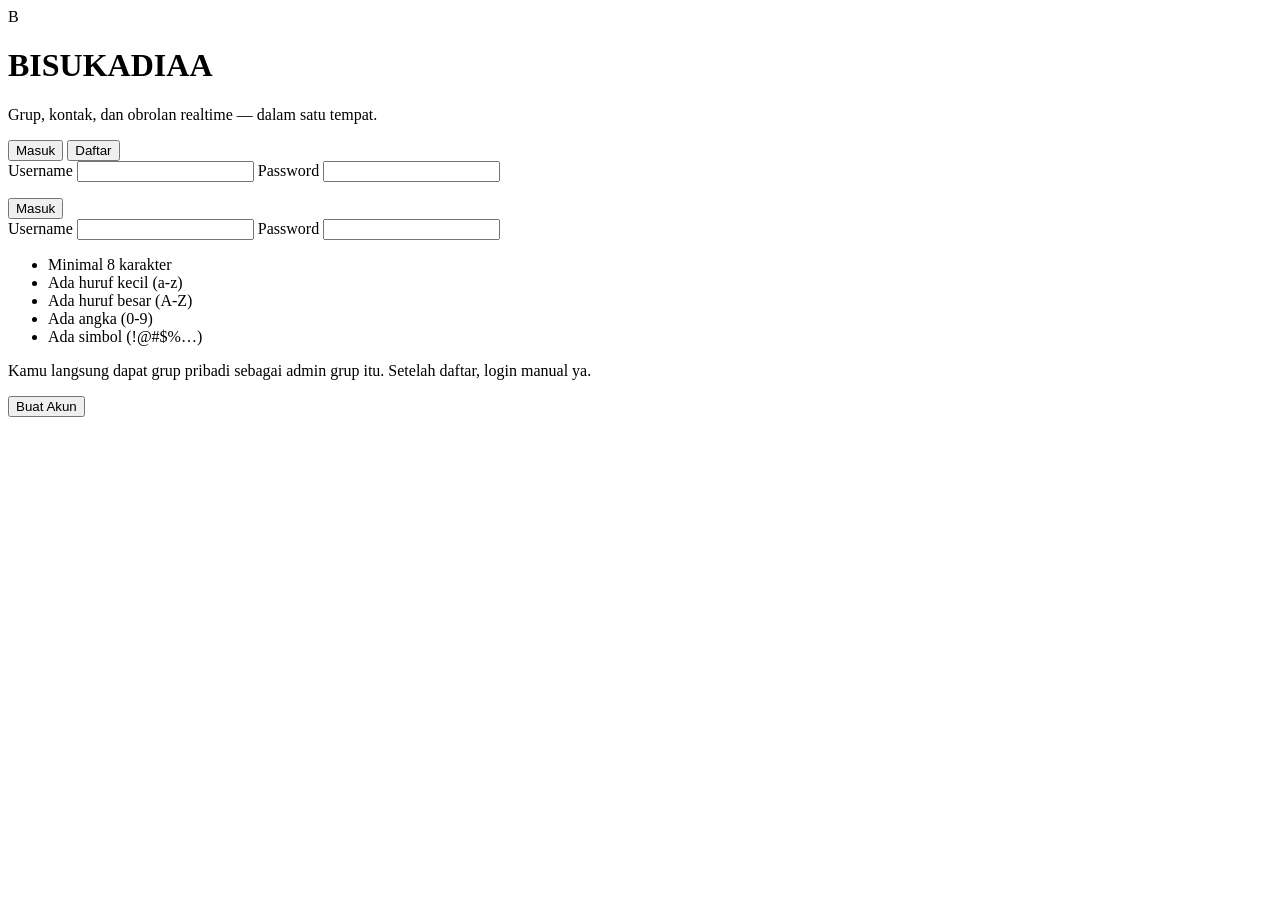
==== index.html @ f50ade88 "Add files via upload" ====
<!DOCTYPE html>
<html lang="id">
<head>
<meta charset="UTF-8">
<meta name="viewport" content="width=device-width, initial-scale=1.0">
<title>BISUKADIAA — Ngobrol Tanpa Batas</title>
<link rel="preconnect" href="https://fonts.googleapis.com">
<link href="https://fonts.googleapis.com/css2?family=Sora:wght@600;700;800&family=Inter:wght@400;500;600&display=swap" rel="stylesheet">
<link rel="stylesheet" href="css/style.css">
</head>
<body class="auth-body">

  <div class="auth-bg">
    <span class="bubble b1"></span>
    <span class="bubble b2"></span>
    <span class="bubble b3"></span>
    <span class="bubble b4"></span>
  </div>

  <main class="auth-wrap">
    <div class="auth-brand">
      <div class="brand-mark">B</div>
      <h1>BISUKADIAA</h1>
      <p>Grup, kontak, dan obrolan realtime — dalam satu tempat.</p>
    </div>

    <div class="auth-card">
      <div class="auth-tabs">
        <button class="tab-btn active" data-tab="login">Masuk</button>
        <button class="tab-btn" data-tab="register">Daftar</button>
      </div>

      <form id="loginForm" class="auth-form active">
        <label>Username
          <input type="text" id="loginUsername" autocomplete="username" required>
        </label>
        <label>Password
          <input type="password" id="loginPassword" autocomplete="current-password" required>
        </label>
        <p class="auth-error" id="loginError"></p>
        <button type="submit" class="btn-primary">Masuk</button>
      </form>

      <form id="registerForm" class="auth-form">
        <label>Username
          <input type="text" id="regUsername" minlength="3" required>
        </label>
        <label>Password
          <input type="password" id="regPassword" required>
        </label>
        <ul class="pw-checklist" id="pwChecklist">
          <li data-rule="len">Minimal 8 karakter</li>
          <li data-rule="lower">Ada huruf kecil (a-z)</li>
          <li data-rule="upper">Ada huruf besar (A-Z)</li>
          <li data-rule="num">Ada angka (0-9)</li>
          <li data-rule="sym">Ada simbol (!@#$%…)</li>
        </ul>
        <p class="auth-hint">Kamu langsung dapat grup pribadi sebagai admin grup itu. Setelah daftar, login manual ya.</p>
        <p class="auth-error" id="regError"></p>
        <p class="auth-success" id="regSuccess"></p>
        <button type="submit" class="btn-primary">Buat Akun</button>
      </form>
    </div>
  </main>

  <script src="js/auth.js"></script>
</body>
</html>
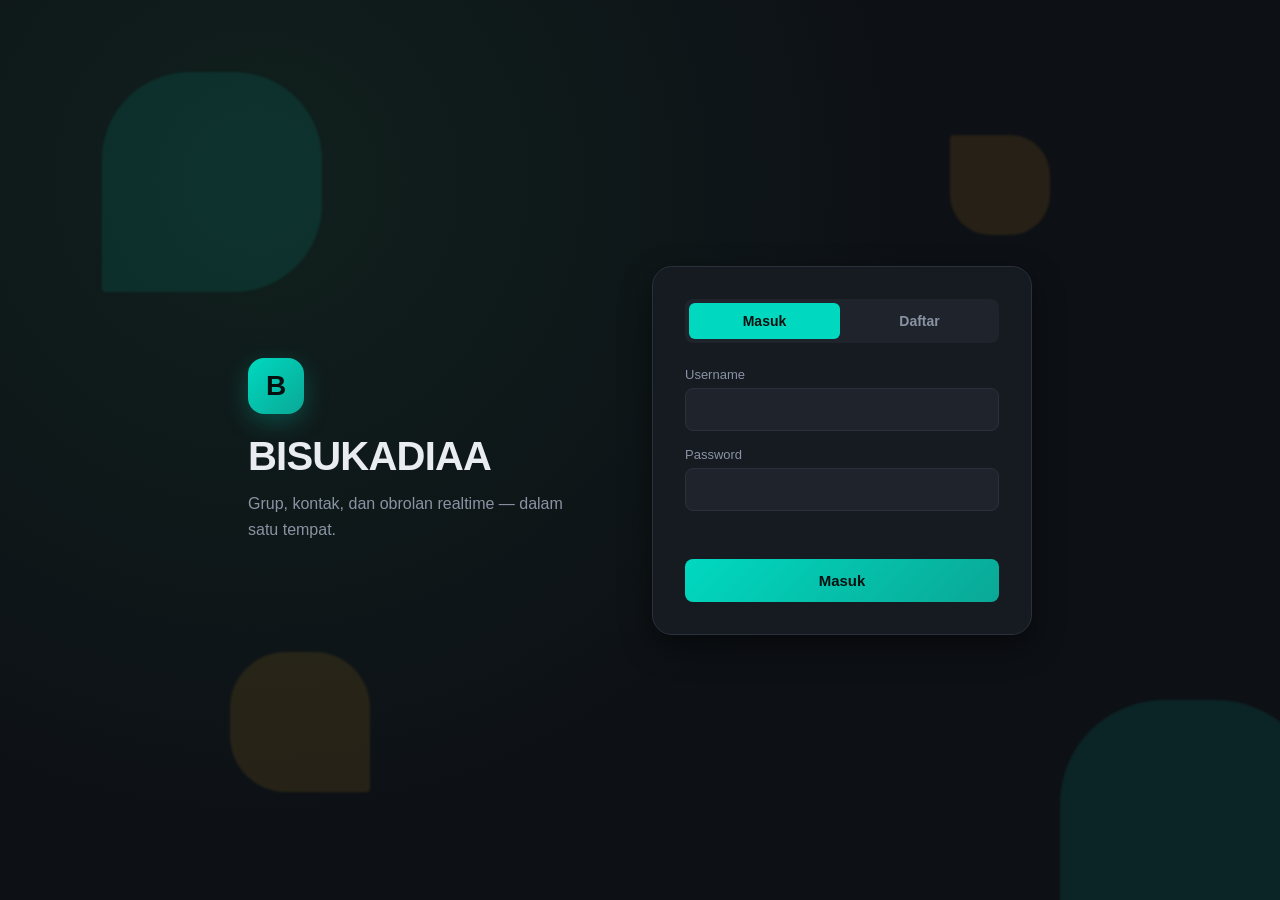
==== commit 70dedfd7: "Update index.html" ====
--- a/index.html
+++ b/index.html
@@ -6,7 +6,7 @@
 <title>BISUKADIAA — Ngobrol Tanpa Batas</title>
 <link rel="preconnect" href="https://fonts.googleapis.com">
 <link href="https://fonts.googleapis.com/css2?family=Sora:wght@600;700;800&family=Inter:wght@400;500;600&display=swap" rel="stylesheet">
-<link rel="stylesheet" href="css/style.css">
+<link rel="stylesheet" href="style.css">
 </head>
 <body class="auth-body">
 
--- a/style.css
+++ b/style.css
@@ -0,0 +1,424 @@
+/* ===========================================================
+   BISUKADIAA — design tokens
+   Palet: malam gelap + teal listrik + amber sebagai aksen kedua
+   Display: Sora | Body: Inter
+=========================================================== */
+:root {
+  --bg: #0d1015;
+  --surface: #161a21;
+  --surface-2: #1e232c;
+  --surface-3: #262c37;
+  --border: #2a303c;
+  --text: #e9ecf1;
+  --muted: #8a93a3;
+  --accent: #00d9c0;
+  --accent-dim: #0aa896;
+  --accent-2: #ffb020;
+  --danger: #ff5c5c;
+  --online: #57f287;
+  --radius-sm: 8px;
+  --radius-md: 14px;
+  --radius-lg: 20px;
+  --shadow: 0 12px 32px rgba(0,0,0,0.45);
+  --font-display: 'Sora', sans-serif;
+  --font-body: 'Inter', sans-serif;
+}
+
+* { box-sizing: border-box; }
+html, body { height: 100%; }
+body {
+  margin: 0;
+  font-family: var(--font-body);
+  background: var(--bg);
+  color: var(--text);
+  -webkit-font-smoothing: antialiased;
+}
+button, input { font-family: inherit; }
+button { cursor: pointer; }
+:focus-visible { outline: 2px solid var(--accent); outline-offset: 2px; }
+.hidden { display: none !important; }
+
+/* ===========================================================
+   AUTH PAGE
+=========================================================== */
+.auth-body {
+  display: flex;
+  align-items: center;
+  justify-content: center;
+  min-height: 100dvh;
+  position: relative;
+  overflow: hidden;
+  padding: 24px;
+}
+
+.auth-bg {
+  position: fixed; inset: 0;
+  background: radial-gradient(circle at 20% 20%, #10201d 0%, var(--bg) 55%);
+  overflow: hidden;
+  z-index: 0;
+}
+.bubble {
+  position: absolute;
+  border-radius: 40% 40% 40% 4px;
+  opacity: 0.10;
+  filter: blur(1px);
+  animation: float 14s ease-in-out infinite;
+}
+.b1 { width: 220px; height: 220px; background: var(--accent); top: 8%; left: 8%; animation-delay: 0s; }
+.b2 { width: 140px; height: 140px; background: var(--accent-2); bottom: 12%; left: 18%; animation-delay: 2s; border-radius: 40% 40% 4px 40%; }
+.b3 { width: 260px; height: 260px; background: var(--accent); bottom: -60px; right: -40px; animation-delay: 4s; }
+.b4 { width: 100px; height: 100px; background: var(--accent-2); top: 15%; right: 18%; animation-delay: 1s; border-radius: 4px 40% 40% 40%; }
+@keyframes float {
+  0%, 100% { transform: translateY(0) rotate(0deg); }
+  50% { transform: translateY(-22px) rotate(6deg); }
+}
+@media (prefers-reduced-motion: reduce) {
+  .bubble { animation: none; }
+}
+
+.auth-wrap {
+  position: relative; z-index: 1;
+  display: flex;
+  align-items: center;
+  gap: 64px;
+  flex-wrap: wrap;
+  justify-content: center;
+  max-width: 920px;
+  width: 100%;
+}
+
+.auth-brand { max-width: 340px; text-align: left; }
+.brand-mark {
+  width: 56px; height: 56px;
+  border-radius: 16px;
+  background: linear-gradient(135deg, var(--accent), var(--accent-dim));
+  display: flex; align-items: center; justify-content: center;
+  font-family: var(--font-display); font-weight: 800; font-size: 28px;
+  color: #06110f;
+  margin-bottom: 20px;
+  box-shadow: 0 8px 24px rgba(0,217,192,0.25);
+}
+.brand-mark.big { width: 84px; height: 84px; font-size: 40px; border-radius: 22px; margin: 0 auto 18px; }
+.auth-brand h1 {
+  font-family: var(--font-display);
+  font-size: 40px;
+  font-weight: 800;
+  letter-spacing: -0.02em;
+  margin: 0 0 12px;
+}
+.auth-brand p { color: var(--muted); font-size: 16px; line-height: 1.6; margin: 0; }
+
+.auth-card {
+  background: var(--surface);
+  border: 1px solid var(--border);
+  border-radius: var(--radius-lg);
+  padding: 32px;
+  width: 380px;
+  box-shadow: var(--shadow);
+}
+.auth-tabs { display: flex; gap: 4px; background: var(--surface-2); border-radius: var(--radius-sm); padding: 4px; margin-bottom: 24px; }
+.tab-btn {
+  flex: 1; padding: 10px; border: none; background: transparent; color: var(--muted);
+  border-radius: 6px; font-weight: 600; font-size: 14px; transition: all .15s ease;
+}
+.tab-btn.active { background: var(--accent); color: #06110f; }
+
+.auth-form { display: none; flex-direction: column; gap: 16px; }
+.auth-form.active { display: flex; }
+.auth-form label { font-size: 13px; color: var(--muted); display: flex; flex-direction: column; gap: 6px; font-weight: 500; }
+.auth-form input {
+  background: var(--surface-2);
+  border: 1px solid var(--border);
+  border-radius: var(--radius-sm);
+  padding: 12px 14px;
+  color: var(--text);
+  font-size: 15px;
+  transition: border-color .15s ease;
+}
+.auth-form input:focus { border-color: var(--accent); }
+.auth-hint { font-size: 12px; color: var(--muted); line-height: 1.5; margin: 0; }
+.auth-error { color: var(--danger); font-size: 13px; margin: 0; min-height: 16px; }
+.auth-success { color: var(--online); font-size: 13px; margin: 0; min-height: 16px; font-weight: 600; }
+
+.pw-checklist { list-style: none; padding: 0; margin: -4px 0 0; display: flex; flex-direction: column; gap: 5px; }
+.pw-checklist li { position: relative; padding-left: 20px; font-size: 12px; color: var(--muted); transition: color .15s ease; }
+.pw-checklist li::before { content: '✕'; position: absolute; left: 0; top: 0; color: var(--danger); font-size: 10px; }
+.pw-checklist li.ok { color: var(--text); }
+.pw-checklist li.ok::before { content: '✓'; color: var(--online); }
+
+.btn-primary {
+  background: linear-gradient(135deg, var(--accent), var(--accent-dim));
+  color: #06110f;
+  border: none;
+  border-radius: var(--radius-sm);
+  padding: 13px;
+  font-weight: 700;
+  font-size: 15px;
+  transition: transform .12s ease, box-shadow .12s ease;
+}
+.btn-primary:hover { transform: translateY(-1px); box-shadow: 0 6px 18px rgba(0,217,192,0.3); }
+.btn-primary:active { transform: translateY(0); }
+
+/* ===========================================================
+   CHAT APP LAYOUT
+=========================================================== */
+.app-body {
+  display: grid;
+  grid-template-columns: 76px 300px 1fr;
+  height: 100dvh;
+  overflow: hidden;
+}
+.back-btn { display: none; }
+
+/* ---- Rail kiri (grup, seperti server list Discord) ---- */
+.rail {
+  background: var(--bg);
+  border-right: 1px solid var(--border);
+  display: flex;
+  flex-direction: column;
+  align-items: center;
+  padding: 14px 0;
+  gap: 10px;
+  overflow-y: auto;
+}
+.rail-icon {
+  width: 48px; height: 48px;
+  border-radius: 16px;
+  background: var(--surface);
+  border: none;
+  color: var(--text);
+  font-weight: 700;
+  font-size: 15px;
+  display: flex; align-items: center; justify-content: center;
+  transition: border-radius .15s ease, background .15s ease;
+  flex-shrink: 0;
+}
+.rail-icon.group-icon:hover, .rail-icon.group-icon.active { border-radius: 14px; background: var(--accent); color: #06110f; }
+.rail-icon.add-group { background: var(--surface-2); color: var(--accent); font-size: 22px; }
+.rail-icon.add-group:hover { background: var(--accent); color: #06110f; }
+.hamburger { display: flex; flex-direction: column; justify-content: center; gap: 4px; background: var(--surface-2); }
+.hamburger span { width: 20px; height: 2px; background: var(--text); border-radius: 2px; }
+.hamburger:hover { background: var(--accent); }
+.hamburger:hover span { background: #06110f; }
+.rail-groups { display: flex; flex-direction: column; gap: 10px; width: 100%; align-items: center; }
+.rail-groups::-webkit-scrollbar { display: none; }
+
+/* ---- Drawer kontak (garis 3) ---- */
+.contacts-drawer {
+  position: fixed;
+  top: 0; left: -340px;
+  width: 320px; height: 100vh;
+  background: var(--surface);
+  border-right: 1px solid var(--border);
+  z-index: 40;
+  transition: left .25s ease;
+  display: flex; flex-direction: column;
+  padding: 20px;
+}
+.contacts-drawer.open { left: 76px; }
+.drawer-backdrop {
+  position: fixed; inset: 0; background: rgba(0,0,0,0.4);
+  z-index: 30; opacity: 0; pointer-events: none; transition: opacity .2s ease;
+}
+.drawer-backdrop.open { opacity: 1; pointer-events: all; }
+.drawer-header { display: flex; align-items: center; justify-content: space-between; margin-bottom: 18px; }
+.drawer-header h2 { font-family: var(--font-display); font-size: 18px; margin: 0; }
+.icon-btn { background: transparent; border: none; color: var(--muted); font-size: 16px; padding: 6px; border-radius: 8px; }
+.icon-btn:hover { background: var(--surface-2); color: var(--text); }
+.add-contact-form { display: flex; gap: 8px; margin-bottom: 8px; }
+.add-contact-form input {
+  flex: 1; background: var(--surface-2); border: 1px solid var(--border); border-radius: var(--radius-sm);
+  padding: 10px 12px; color: var(--text); font-size: 13px;
+}
+.add-contact-form button {
+  background: var(--accent); color: #06110f; border: none; border-radius: var(--radius-sm);
+  padding: 0 14px; font-weight: 700; font-size: 13px;
+}
+.drawer-error { color: var(--danger); font-size: 12px; min-height: 14px; margin: 4px 0 8px; }
+.contacts-list { overflow-y: auto; display: flex; flex-direction: column; gap: 4px; }
+.contact-item {
+  display: flex; align-items: center; gap: 10px; padding: 10px; border-radius: var(--radius-sm);
+  position: relative; transition: background .15s ease;
+}
+.contact-item:hover { background: var(--surface-2); }
+.contact-name { font-size: 14px; font-weight: 500; }
+.contact-dot {
+  width: 9px; height: 9px; border-radius: 50%; background: var(--muted);
+  position: absolute; left: 34px; top: 30px; border: 2px solid var(--surface);
+}
+.contact-dot.online { background: var(--online); }
+
+/* ---- Panel daftar room ---- */
+.room-panel {
+  background: var(--surface);
+  border-right: 1px solid var(--border);
+  display: flex; flex-direction: column;
+  overflow: hidden;
+}
+.room-panel-header {
+  display: flex; align-items: center; gap: 10px;
+  padding: 16px; border-bottom: 1px solid var(--border);
+}
+.me { display: flex; align-items: center; gap: 10px; flex: 1; min-width: 0; }
+.me-info { display: flex; flex-direction: column; min-width: 0; }
+.me-name { font-weight: 600; font-size: 14px; white-space: nowrap; overflow: hidden; text-overflow: ellipsis; }
+.me-role { font-size: 11px; color: var(--accent); font-weight: 600; }
+
+.avatar {
+  width: 40px; height: 40px; border-radius: 50%;
+  display: flex; align-items: center; justify-content: center;
+  font-weight: 700; font-size: 14px; color: #06110f; flex-shrink: 0;
+}
+.avatar.small { width: 28px; height: 28px; font-size: 11px; }
+
+.room-list { overflow-y: auto; flex: 1; padding: 8px; }
+.empty-hint { color: var(--muted); font-size: 13px; padding: 16px; text-align: center; }
+.room-item {
+  display: flex; align-items: center; gap: 12px; padding: 10px; border-radius: var(--radius-sm);
+  transition: background .15s ease; margin-bottom: 2px;
+}
+.room-item:hover { background: var(--surface-2); }
+.room-item.active { background: var(--surface-3); }
+.room-item-info { display: flex; flex-direction: column; min-width: 0; gap: 2px; }
+.room-item-name { font-size: 14px; font-weight: 600; white-space: nowrap; overflow: hidden; text-overflow: ellipsis; display: flex; align-items: center; gap: 6px; }
+.room-item-last { font-size: 12px; color: var(--muted); white-space: nowrap; overflow: hidden; text-overflow: ellipsis; }
+.tag { font-size: 9px; background: var(--accent); color: #06110f; padding: 2px 6px; border-radius: 6px; font-weight: 700; }
+
+/* ---- Area chat utama ---- */
+.chat-main { display: flex; flex-direction: column; overflow: hidden; background: var(--bg); }
+.chat-empty {
+  flex: 1; display: flex; flex-direction: column; align-items: center; justify-content: center; text-align: center; padding: 24px;
+}
+.chat-empty h2 { font-family: var(--font-display); margin: 0 0 8px; }
+.chat-empty p { color: var(--muted); margin: 0; }
+
+.chat-active { display: flex; flex-direction: column; height: 100%; }
+.chat-header {
+  display: flex; align-items: center; gap: 12px;
+  padding: 14px 20px; border-bottom: 1px solid var(--border);
+  background: var(--surface);
+}
+.chat-header-info { display: flex; flex-direction: column; flex: 1; min-width: 0; }
+.room-title { font-weight: 700; font-size: 15px; }
+.room-sub { font-size: 12px; color: var(--muted); }
+
+.messages { flex: 1; overflow-y: auto; padding: 20px; display: flex; flex-direction: column; gap: 12px; }
+.msg { display: flex; gap: 10px; max-width: 70%; align-items: flex-end; }
+.msg.mine { align-self: flex-end; flex-direction: row-reverse; }
+.msg-bubble {
+  background: var(--surface-2);
+  border-radius: var(--radius-md);
+  padding: 10px 14px;
+  display: flex; flex-direction: column; gap: 3px;
+  position: relative;
+}
+.msg.mine .msg-bubble { background: linear-gradient(135deg, var(--accent-dim), var(--accent)); color: #06110f; }
+.msg-sender { font-size: 11px; font-weight: 700; color: var(--accent); }
+.msg.mine .msg-sender { color: #06110f; }
+.msg-text { font-size: 14px; line-height: 1.5; word-break: break-word; }
+.msg-time { font-size: 10px; color: var(--muted); align-self: flex-end; }
+.msg.mine .msg-time { color: rgba(6,17,15,0.6); }
+
+.typing-indicator { padding: 0 20px 6px; font-size: 12px; color: var(--muted); font-style: italic; }
+
+.composer { display: flex; gap: 10px; padding: 16px 20px; border-top: 1px solid var(--border); background: var(--surface); }
+.composer input {
+  flex: 1; background: var(--surface-2); border: 1px solid var(--border); border-radius: 999px;
+  padding: 12px 18px; color: var(--text); font-size: 14px;
+}
+.composer input:focus { border-color: var(--accent); }
+.send-btn {
+  width: 44px; height: 44px; border-radius: 50%; border: none;
+  background: var(--accent); color: #06110f; font-size: 16px; flex-shrink: 0;
+}
+.send-btn:hover { background: var(--accent-2); }
+
+/* ---- Modal ---- */
+.modal {
+  position: fixed; inset: 0; background: rgba(0,0,0,0.55);
+  display: flex; align-items: center; justify-content: center; z-index: 50;
+}
+.modal-box {
+  background: var(--surface); border: 1px solid var(--border); border-radius: var(--radius-lg);
+  padding: 28px; width: 360px; position: relative; box-shadow: var(--shadow);
+}
+.modal-box.wide { width: 480px; max-height: 70vh; overflow-y: auto; }
+.modal-box h3 { font-family: var(--font-display); margin: 0 0 18px; }
+.modal-close { position: absolute; top: 18px; right: 18px; background: transparent; border: none; color: var(--muted); font-size: 16px; }
+.modal-close:hover { color: var(--text); }
+.modal-tabs { display: flex; gap: 4px; background: var(--surface-2); border-radius: var(--radius-sm); padding: 4px; margin-bottom: 18px; }
+.modal-tab-btn { flex: 1; padding: 8px; border: none; background: transparent; color: var(--muted); border-radius: 6px; font-weight: 600; font-size: 13px; }
+.modal-tab-btn.active { background: var(--accent); color: #06110f; }
+.modal-form { display: none; flex-direction: column; gap: 12px; }
+.modal-form.active { display: flex; }
+.modal-form input {
+  background: var(--surface-2); border: 1px solid var(--border); border-radius: var(--radius-sm);
+  padding: 12px 14px; color: var(--text); font-size: 14px;
+}
+.modal-error { color: var(--danger); font-size: 13px; margin: 10px 0 0; }
+
+.admin-users { display: flex; flex-direction: column; gap: 8px; }
+.admin-row { display: flex; align-items: center; gap: 10px; padding: 8px; border-radius: var(--radius-sm); background: var(--surface-2); }
+.admin-name { flex: 1; font-size: 13px; font-weight: 600; }
+.role-select {
+  background: var(--surface-3); border: 1px solid var(--border); color: var(--text);
+  border-radius: 6px; padding: 5px 8px; font-size: 12px;
+}
+.danger-btn { background: transparent; border: 1px solid var(--danger); color: var(--danger); border-radius: 6px; padding: 5px 10px; font-size: 12px; }
+.danger-btn:hover { background: var(--danger); color: #fff; }
+
+/* ===========================================================
+   RESPONSIVE (HP) — satu layar penuh, bergantian antara
+   "daftar chat" dan "obrolan aktif". Rail grup dilipat jadi
+   strip horizontal di atas daftar chat, bukan kolom terpisah,
+   supaya tidak ada elemen yang saling tindih.
+=========================================================== */
+@media (max-width: 760px) {
+  .app-body {
+    display: flex;
+    flex-direction: column;
+    height: 100dvh;
+  }
+
+  /* Rail grup jadi strip horizontal di paling atas */
+  .rail {
+    flex-direction: row;
+    align-items: center;
+    width: 100%;
+    height: 60px;
+    padding: 0 10px;
+    border-right: none;
+    border-bottom: 1px solid var(--border);
+    overflow-x: auto;
+    flex-shrink: 0;
+  }
+  .rail-groups {
+    flex-direction: row;
+    overflow-x: auto;
+    flex: 1;
+    padding: 0 4px;
+  }
+  .rail-groups::-webkit-scrollbar { height: 0; }
+  .rail-icon { flex-shrink: 0; }
+
+  /* Panel daftar chat & area chat gantian tampil, tidak pernah tumpuk */
+  .room-panel, .chat-main { width: 100%; flex: 1; min-height: 0; }
+  .room-panel { border-right: none; display: flex; }
+  .chat-main { display: none; }
+  body.mobile-chat-open .room-panel { display: none; }
+  body.mobile-chat-open .chat-main { display: flex; }
+
+  .back-btn { display: inline-flex; }
+  .msg { max-width: 88%; }
+
+  /* Drawer kontak: lebar mengikuti layar, tidak lagi asumsi rail 76px */
+  .contacts-drawer { left: -100%; width: 86vw; max-width: 320px; }
+  .contacts-drawer.open { left: 0; }
+}
+
+@media (max-width: 560px) {
+  .auth-card { width: 100%; }
+  .auth-brand { text-align: center; }
+  .auth-brand .brand-mark { margin: 0 auto 20px; }
+  .modal-box, .modal-box.wide { width: 92vw; padding: 22px; }
+}
